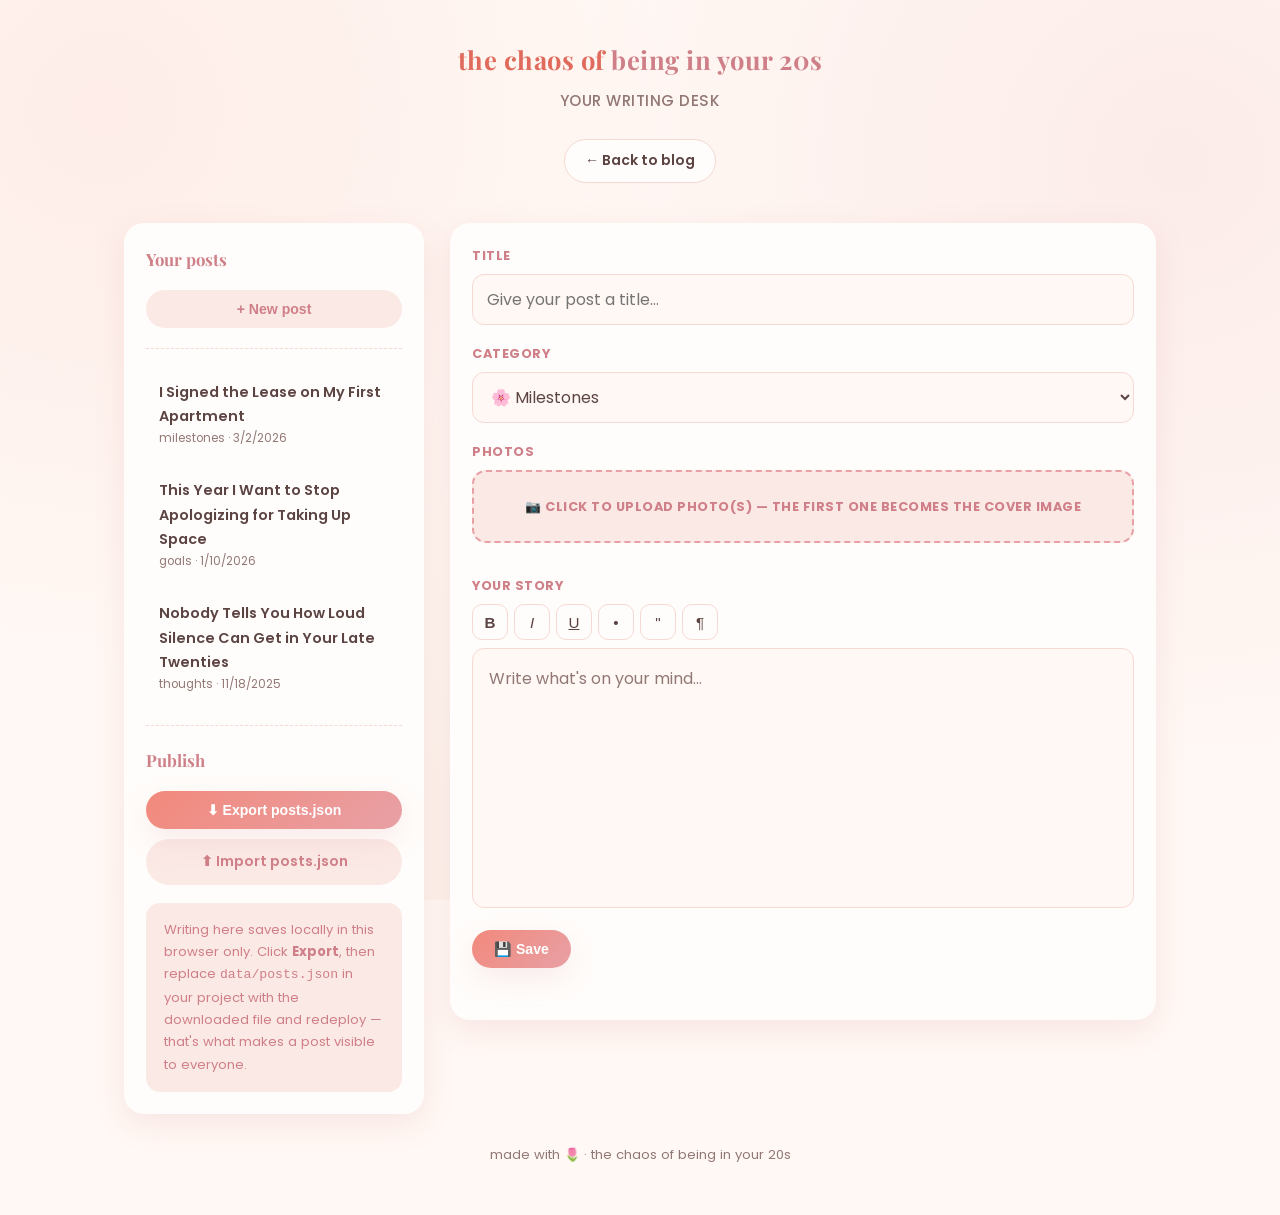
==== editor.html @ eb4d6c19 "Initial commit: the chaos of being in your 20s blog Static blog with a rosé/coral aesthetic, milesto" ====
<!DOCTYPE html>
<html lang="en">
<head>
<meta charset="UTF-8">
<meta name="viewport" content="width=device-width, initial-scale=1.0">
<title>Write · the chaos of being in your 20s</title>
<link rel="icon" href="data:image/svg+xml,<svg xmlns=%22http://www.w3.org/2000/svg%22 viewBox=%220 0 100 100%22><text y=%22.9em%22 font-size=%2290%22>✍️</text></svg>">
<link rel="preconnect" href="https://fonts.googleapis.com">
<link href="https://fonts.googleapis.com/css2?family=Playfair+Display:wght@600;700&family=Poppins:wght@400;500;600;700&display=swap" rel="stylesheet">
<link rel="stylesheet" href="css/style.css">
</head>
<body>

<header class="site-header">
  <div class="wrap">
    <h1 class="brand" style="font-size:1.6rem"><a href="index.html">the chaos of <span>being in your 20s</span></a></h1>
    <p class="tagline">your writing desk</p>
    <nav class="main-nav">
      <a class="nav-pill" href="index.html">&larr; Back to blog</a>
    </nav>
  </div>
</header>

<main class="wrap">
  <div class="editor-layout">

    <aside class="panel">
      <h2>Your posts</h2>
      <button class="btn btn-secondary btn-block" id="new-post-btn">+ New post</button>
      <hr class="divider">
      <div id="post-list"></div>

      <hr class="divider">
      <h2>Publish</h2>
      <button class="btn btn-primary btn-block" id="export-btn">⬇ Export posts.json</button>
      <label class="btn btn-secondary btn-block" style="text-align:center;margin-top:10px;display:block;cursor:pointer;">
        ⬆ Import posts.json
        <input type="file" id="import-input" accept="application/json" style="display:none">
      </label>
      <div class="hint-box">
        Writing here saves locally in this browser only. Click <strong>Export</strong>, then replace <code>data/posts.json</code>
        in your project with the downloaded file and redeploy — that's what makes a post visible to everyone.
      </div>
    </aside>

    <section class="panel">
      <div class="field">
        <label for="f-title">Title</label>
        <input type="text" id="f-title" placeholder="Give your post a title...">
      </div>

      <div class="field">
        <label for="f-category">Category</label>
        <select id="f-category">
          <option value="milestones">🌸 Milestones</option>
          <option value="goals">🎯 Goals</option>
          <option value="thoughts">💭 Thoughts</option>
        </select>
      </div>

      <div class="field">
        <label>Photos</label>
        <label class="upload-zone" for="f-upload">
          📷 Click to upload photo(s) — the first one becomes the cover image
        </label>
        <input type="file" id="f-upload" accept="image/*" multiple style="display:none">
        <div class="image-previews" id="image-previews"></div>
      </div>

      <div class="field">
        <label>Your story</label>
        <div class="toolbar">
          <button type="button" data-cmd="bold" title="Bold"><strong>B</strong></button>
          <button type="button" data-cmd="italic" title="Italic"><em>I</em></button>
          <button type="button" data-cmd="underline" title="Underline"><u>U</u></button>
          <button type="button" data-cmd="insertUnorderedList" title="Bullet list">•</button>
          <button type="button" data-cmd="formatBlock" data-value="blockquote" title="Quote">"</button>
          <button type="button" data-cmd="formatBlock" data-value="p" title="Paragraph">¶</button>
        </div>
        <div class="rich-editor" id="f-content" contenteditable="true" data-placeholder="Write what's on your mind..."></div>
      </div>

      <div class="action-row">
        <button class="btn btn-primary" id="save-btn">💾 Save</button>
        <button class="btn btn-danger" id="delete-btn" style="display:none">Delete post</button>
      </div>
      <div class="status-msg" id="status-msg"></div>
    </section>

  </div>
</main>

<footer>made with 🌷 &middot; the chaos of being in your 20s</footer>

<script src="js/db.js"></script>
<script src="js/editor.js"></script>
</body>
</html>
---- css/style.css ----
/* ---------- the chaos of being in your 20s ---------- */

:root {
  --cream: #fff8f4;
  --blush: #fbe9e5;
  --blush-deep: #f6d9d3;
  --rose: #e8a0a5;
  --rose-dark: #cf7f87;
  --coral: #f2897c;
  --coral-dark: #e06b5c;
  --gold: #d9a679;
  --text: #5c4443;
  --text-light: #927875;
  --white: #fffdfb;
  --shadow: 0 10px 30px rgba(207, 127, 135, 0.15);
  --radius: 20px;
}

* { box-sizing: border-box; }

html, body {
  margin: 0;
  padding: 0;
}

body {
  font-family: 'Poppins', 'Segoe UI', sans-serif;
  background: var(--cream);
  color: var(--text);
  line-height: 1.7;
  min-height: 100vh;
  background-image:
    radial-gradient(circle at 8% 12%, rgba(242, 137, 124, 0.10) 0, transparent 40%),
    radial-gradient(circle at 92% 18%, rgba(232, 160, 165, 0.14) 0, transparent 45%),
    radial-gradient(circle at 50% 100%, rgba(217, 166, 121, 0.10) 0, transparent 50%);
  background-attachment: fixed;
}

h1, h2, h3, .brand {
  font-family: 'Playfair Display', 'Georgia', serif;
}

a { color: inherit; text-decoration: none; }

img { max-width: 100%; display: block; }

/* ---------- layout ---------- */

.wrap {
  max-width: 1080px;
  margin: 0 auto;
  padding: 0 24px;
}

/* ---------- header ---------- */

header.site-header {
  padding: 38px 0 20px;
  text-align: center;
}

.brand {
  font-size: clamp(2.1rem, 5vw, 3rem);
  font-weight: 700;
  color: var(--coral-dark);
  letter-spacing: 0.5px;
  margin: 0;
}

.brand span {
  color: var(--rose-dark);
}

.tagline {
  color: var(--text-light);
  font-size: 0.95rem;
  margin-top: 6px;
  letter-spacing: 0.5px;
  text-transform: uppercase;
  font-weight: 500;
}

nav.main-nav {
  margin-top: 26px;
  display: flex;
  justify-content: center;
  align-items: center;
  gap: 10px;
  flex-wrap: wrap;
}

.nav-pill {
  padding: 9px 20px;
  border-radius: 999px;
  background: var(--white);
  color: var(--text);
  font-size: 0.88rem;
  font-weight: 600;
  border: 1.5px solid var(--blush-deep);
  cursor: pointer;
  transition: all 0.2s ease;
}

.nav-pill:hover {
  border-color: var(--coral);
  color: var(--coral-dark);
}

.nav-pill.active {
  background: linear-gradient(135deg, var(--coral), var(--rose));
  border-color: transparent;
  color: #fff;
  box-shadow: var(--shadow);
}

.nav-pill.write {
  background: var(--text);
  color: var(--white);
  border-color: var(--text);
}

/* ---------- post grid ---------- */

main { padding: 30px 0 80px; }

.post-grid {
  display: grid;
  grid-template-columns: repeat(auto-fill, minmax(280px, 1fr));
  gap: 28px;
  margin-top: 30px;
}

.card {
  background: var(--white);
  border-radius: var(--radius);
  overflow: hidden;
  box-shadow: var(--shadow);
  display: flex;
  flex-direction: column;
  transition: transform 0.25s ease, box-shadow 0.25s ease;
}

.card:hover {
  transform: translateY(-6px);
  box-shadow: 0 18px 40px rgba(207, 127, 135, 0.24);
}

.card-media {
  height: 190px;
  width: 100%;
  object-fit: cover;
  background: linear-gradient(135deg, var(--rose), var(--coral));
  display: flex;
  align-items: center;
  justify-content: center;
  font-size: 2.6rem;
}

.card-body {
  padding: 22px 22px 26px;
  display: flex;
  flex-direction: column;
  gap: 10px;
  flex: 1;
}

.badge {
  align-self: flex-start;
  font-size: 0.7rem;
  font-weight: 700;
  letter-spacing: 0.8px;
  text-transform: uppercase;
  padding: 5px 12px;
  border-radius: 999px;
  color: #fff;
}

.badge.milestones { background: var(--rose-dark); }
.badge.goals { background: var(--coral-dark); }
.badge.thoughts { background: var(--gold); }

.card h3 {
  margin: 0;
  font-size: 1.25rem;
  color: var(--text);
}

.card .excerpt {
  color: var(--text-light);
  font-size: 0.92rem;
  flex: 1;
}

.card .meta {
  font-size: 0.78rem;
  color: var(--text-light);
  border-top: 1px dashed var(--blush-deep);
  padding-top: 10px;
  margin-top: 4px;
}

.empty-state {
  text-align: center;
  padding: 70px 20px;
  color: var(--text-light);
}

.empty-state .big-emoji {
  font-size: 3rem;
  margin-bottom: 14px;
}

/* ---------- single post ---------- */

.post-page {
  max-width: 720px;
  margin: 0 auto;
  background: var(--white);
  border-radius: var(--radius);
  box-shadow: var(--shadow);
  padding: 44px;
  margin-top: 10px;
}

.post-page .cover {
  width: 100%;
  border-radius: 14px;
  margin-bottom: 26px;
  max-height: 420px;
  object-fit: cover;
}

.post-page h1 {
  font-size: 2.1rem;
  margin: 6px 0 10px;
  color: var(--text);
}

.post-page .meta {
  color: var(--text-light);
  font-size: 0.85rem;
  margin-bottom: 24px;
}

.post-content {
  font-size: 1.05rem;
  color: var(--text);
}

.post-content p { margin: 0 0 18px; }
.post-content blockquote {
  border-left: 3px solid var(--coral);
  margin: 20px 0;
  padding: 4px 20px;
  color: var(--rose-dark);
  font-style: italic;
  background: var(--blush);
  border-radius: 0 10px 10px 0;
}

.gallery {
  display: grid;
  grid-template-columns: repeat(auto-fit, minmax(140px, 1fr));
  gap: 10px;
  margin: 24px 0;
}

.gallery img {
  border-radius: 12px;
  height: 140px;
  width: 100%;
  object-fit: cover;
}

.back-link {
  display: inline-block;
  margin-bottom: 20px;
  color: var(--coral-dark);
  font-weight: 600;
  font-size: 0.9rem;
}

/* ---------- editor ---------- */

.editor-layout {
  display: grid;
  grid-template-columns: 300px 1fr;
  gap: 26px;
  align-items: start;
  margin-top: 20px;
}

@media (max-width: 800px) {
  .editor-layout { grid-template-columns: 1fr; }
}

.panel {
  background: var(--white);
  border-radius: var(--radius);
  box-shadow: var(--shadow);
  padding: 22px;
}

.panel h2 {
  font-size: 1.05rem;
  margin: 0 0 16px;
  color: var(--rose-dark);
}

.post-list-item {
  padding: 10px 12px;
  border-radius: 12px;
  margin-bottom: 8px;
  cursor: pointer;
  border: 1.5px solid transparent;
  transition: all 0.15s ease;
}

.post-list-item:hover { background: var(--blush); }
.post-list-item.active { border-color: var(--coral); background: var(--blush); }

.post-list-item .title { font-weight: 600; font-size: 0.9rem; }
.post-list-item .sub { font-size: 0.72rem; color: var(--text-light); }

.btn {
  border: none;
  border-radius: 999px;
  padding: 11px 22px;
  font-weight: 600;
  font-size: 0.88rem;
  cursor: pointer;
  transition: all 0.2s ease;
}

.btn-primary {
  background: linear-gradient(135deg, var(--coral), var(--rose));
  color: #fff;
  box-shadow: var(--shadow);
}
.btn-primary:hover { filter: brightness(1.05); transform: translateY(-1px); }

.btn-secondary {
  background: var(--blush);
  color: var(--rose-dark);
}
.btn-secondary:hover { background: var(--blush-deep); }

.btn-danger {
  background: transparent;
  color: var(--coral-dark);
  border: 1.5px solid var(--coral);
}
.btn-danger:hover { background: #fdeceb; }

.btn-block { width: 100%; }

.field { margin-bottom: 18px; }

.field label {
  display: block;
  font-size: 0.8rem;
  font-weight: 700;
  color: var(--rose-dark);
  text-transform: uppercase;
  letter-spacing: 0.5px;
  margin-bottom: 7px;
}

.field input[type="text"],
.field select {
  width: 100%;
  padding: 12px 14px;
  border-radius: 12px;
  border: 1.5px solid var(--blush-deep);
  background: var(--cream);
  font-family: inherit;
  font-size: 1rem;
  color: var(--text);
}

.field input[type="text"]:focus,
.field select:focus,
.rich-editor:focus {
  outline: none;
  border-color: var(--coral);
}

.toolbar {
  display: flex;
  gap: 6px;
  margin-bottom: 8px;
  flex-wrap: wrap;
}

.toolbar button {
  width: 36px;
  height: 36px;
  border-radius: 10px;
  border: 1.5px solid var(--blush-deep);
  background: var(--white);
  cursor: pointer;
  font-size: 0.95rem;
  color: var(--text);
}

.toolbar button:hover { background: var(--blush); border-color: var(--coral); }

.rich-editor {
  min-height: 260px;
  padding: 16px;
  border-radius: 12px;
  border: 1.5px solid var(--blush-deep);
  background: var(--cream);
  font-size: 1rem;
  line-height: 1.7;
}

.rich-editor:empty:before {
  content: attr(data-placeholder);
  color: var(--text-light);
}

.upload-zone {
  border: 2px dashed var(--rose);
  border-radius: 14px;
  padding: 24px;
  text-align: center;
  color: var(--text-light);
  cursor: pointer;
  background: var(--blush);
  font-size: 0.88rem;
}

.upload-zone:hover { background: var(--blush-deep); }

.image-previews {
  display: grid;
  grid-template-columns: repeat(auto-fill, minmax(90px, 1fr));
  gap: 10px;
  margin-top: 14px;
}

.image-previews .thumb {
  position: relative;
  border-radius: 10px;
  overflow: hidden;
  height: 90px;
}

.image-previews .thumb img {
  width: 100%;
  height: 100%;
  object-fit: cover;
}

.image-previews .thumb button {
  position: absolute;
  top: 4px;
  right: 4px;
  width: 22px;
  height: 22px;
  border-radius: 50%;
  border: none;
  background: rgba(0,0,0,0.55);
  color: #fff;
  font-size: 0.75rem;
  cursor: pointer;
  line-height: 1;
}

.action-row {
  display: flex;
  gap: 10px;
  margin-top: 22px;
  flex-wrap: wrap;
}

.status-msg {
  margin-top: 14px;
  font-size: 0.85rem;
  color: var(--rose-dark);
  font-weight: 600;
  min-height: 1.2em;
}

.divider {
  border: none;
  border-top: 1px dashed var(--blush-deep);
  margin: 20px 0;
}

.hint-box {
  background: var(--blush);
  border-radius: 14px;
  padding: 16px 18px;
  font-size: 0.82rem;
  color: var(--rose-dark);
  margin-top: 18px;
}

footer {
  text-align: center;
  padding: 30px 20px 50px;
  color: var(--text-light);
  font-size: 0.82rem;
}
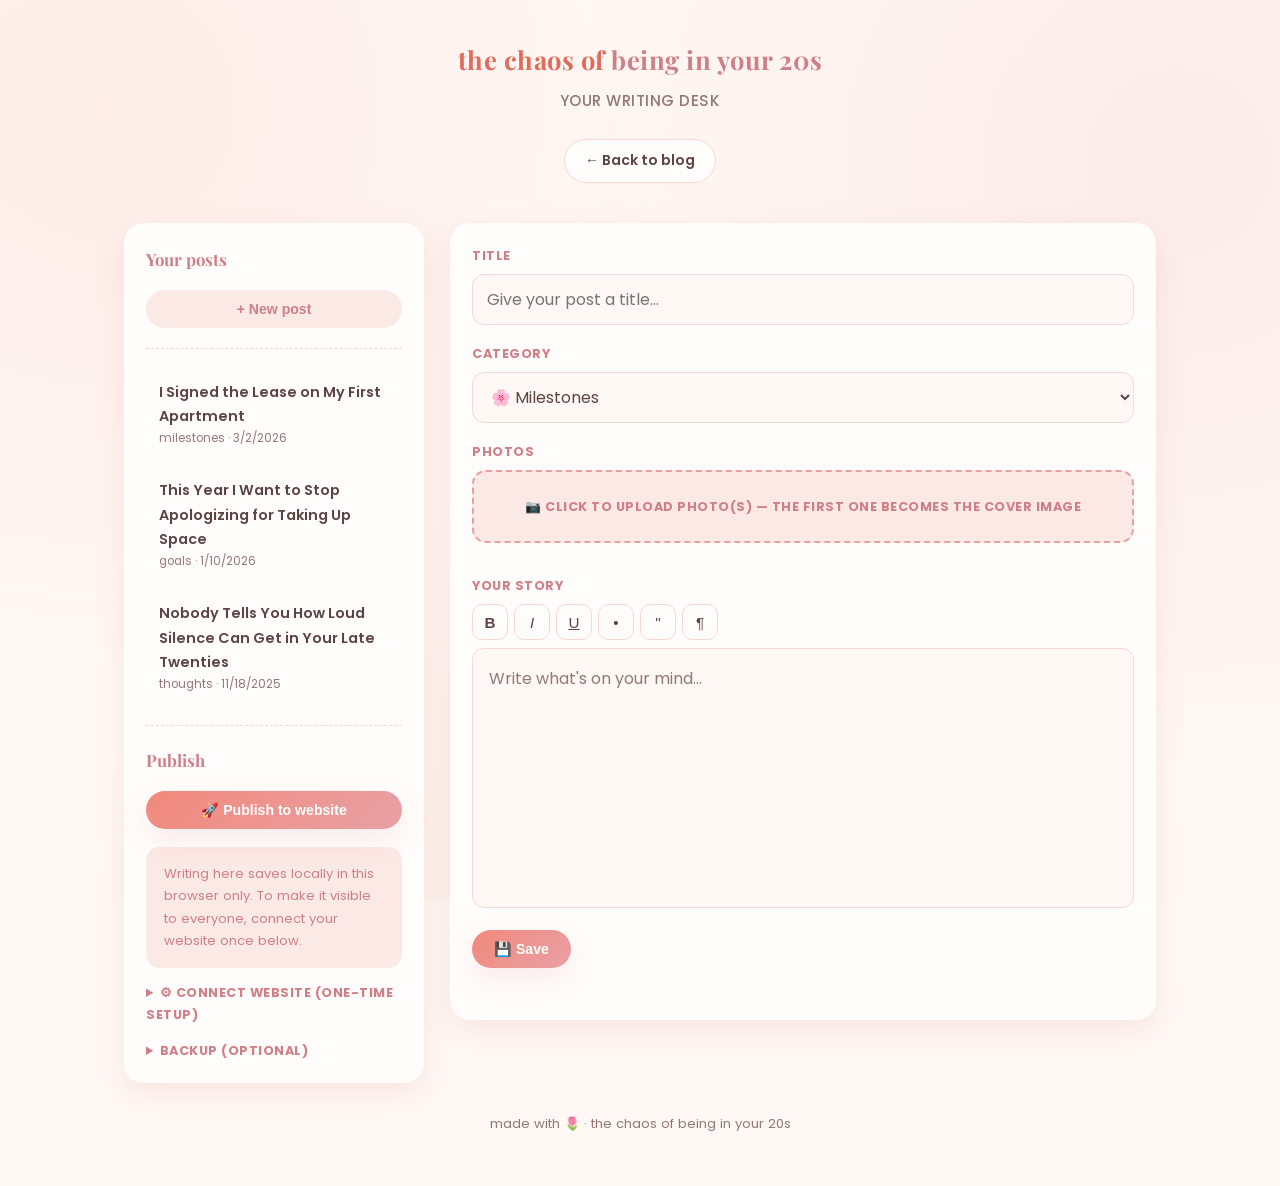
==== commit d67f818b: "Add direct publish-from-editor flow via GitHub API Lets the author connect once with a personal acce" ====
--- a/editor.html
+++ b/editor.html
@@ -32,15 +32,39 @@
 
       <hr class="divider">
       <h2>Publish</h2>
-      <button class="btn btn-primary btn-block" id="export-btn">⬇ Export posts.json</button>
-      <label class="btn btn-secondary btn-block" style="text-align:center;margin-top:10px;display:block;cursor:pointer;">
-        ⬆ Import posts.json
-        <input type="file" id="import-input" accept="application/json" style="display:none">
-      </label>
-      <div class="hint-box">
-        Writing here saves locally in this browser only. Click <strong>Export</strong>, then replace <code>data/posts.json</code>
-        in your project with the downloaded file and redeploy — that's what makes a post visible to everyone.
+      <button class="btn btn-primary btn-block" id="publish-btn">🚀 Publish to website</button>
+      <div class="hint-box" id="connect-hint">
+        Writing here saves locally in this browser only. To make it visible to everyone, connect your website once below.
       </div>
+
+      <details style="margin-top:14px">
+        <summary style="cursor:pointer;font-size:0.8rem;font-weight:700;color:var(--rose-dark);text-transform:uppercase;letter-spacing:0.5px;">⚙ Connect website (one-time setup)</summary>
+        <div style="margin-top:12px">
+          <div class="field">
+            <label for="f-token">GitHub access token</label>
+            <input type="password" id="f-token" placeholder="paste your token here">
+          </div>
+          <button class="btn btn-secondary btn-block" id="save-token-btn">Save connection</button>
+          <div class="hint-box">
+            <strong>One-time only:</strong> go to
+            <a href="https://github.com/settings/personal-access-tokens/new" target="_blank" rel="noopener">github.com/settings/personal-access-tokens/new</a>,
+            sign in as <code>justagirl1</code>, choose <em>"Only select repositories"</em> → <code>chaos-of-your-20s</code>,
+            then under <em>Permissions → Repository permissions → Contents</em> select <strong>Read and write</strong>. Generate it, copy it, and paste it above.
+            This token is stored only in this browser and is never sent to anyone but GitHub.
+          </div>
+        </div>
+      </details>
+
+      <details style="margin-top:14px">
+        <summary style="cursor:pointer;font-size:0.8rem;font-weight:700;color:var(--rose-dark);text-transform:uppercase;letter-spacing:0.5px;">Backup (optional)</summary>
+        <div style="margin-top:12px">
+          <button class="btn btn-secondary btn-block" id="export-btn">⬇ Export posts.json</button>
+          <label class="btn btn-secondary btn-block" style="text-align:center;margin-top:10px;display:block;cursor:pointer;">
+            ⬆ Import posts.json
+            <input type="file" id="import-input" accept="application/json" style="display:none">
+          </label>
+        </div>
+      </details>
     </aside>
 
     <section class="panel">
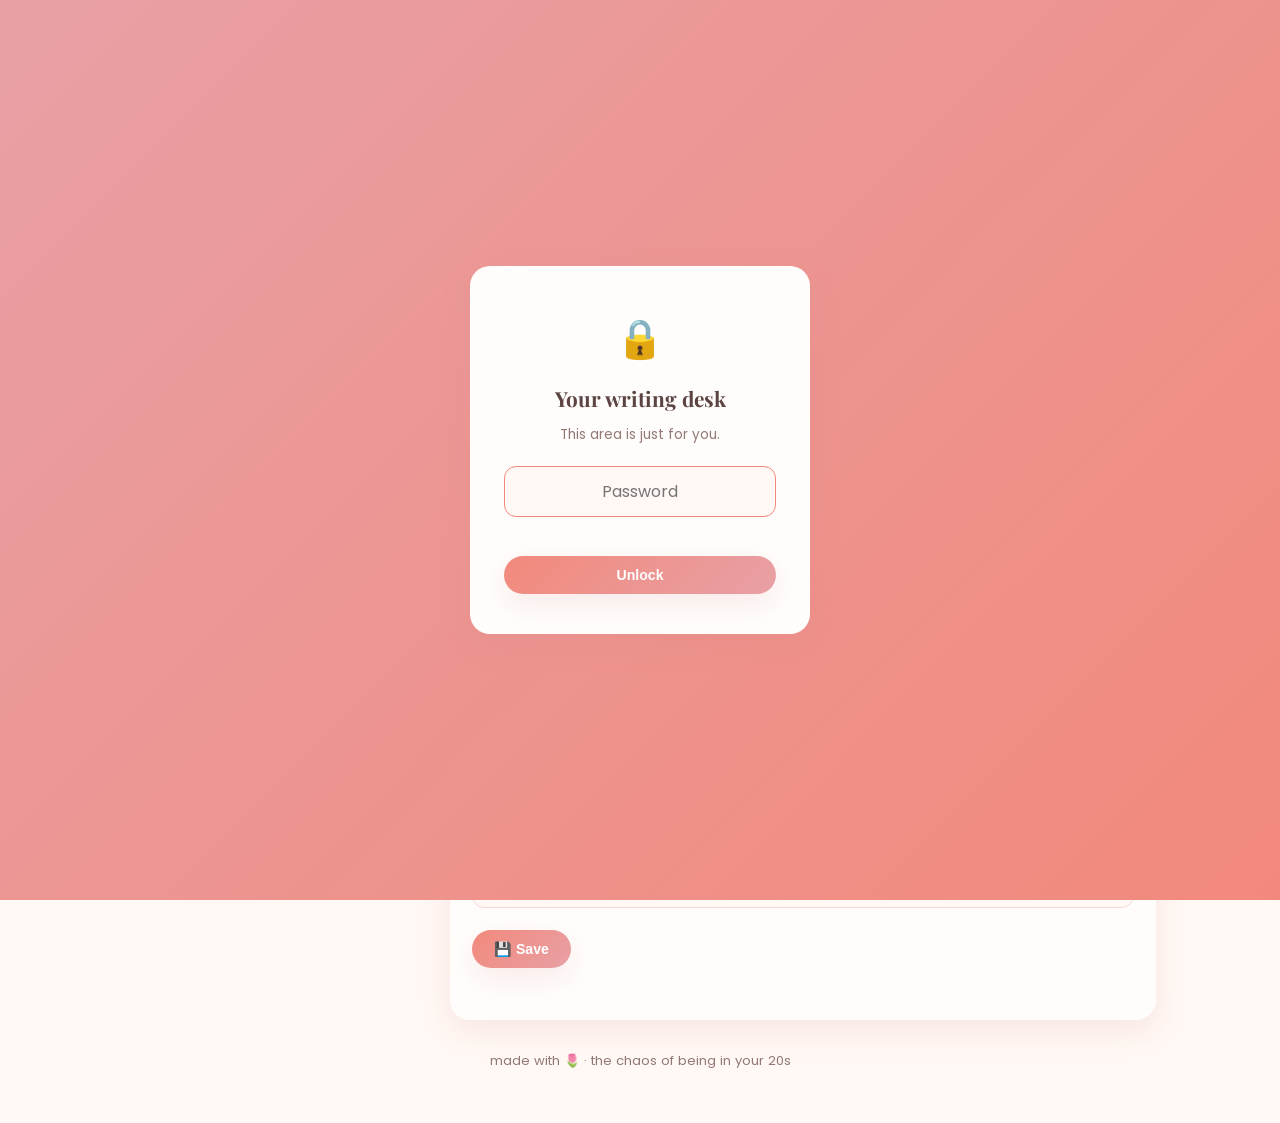
==== commit 0066f8f1: "Add password-protected editor and blog comments - Editor now sits behind a client-side password gate" ====
--- a/editor.html
+++ b/editor.html
@@ -4,12 +4,24 @@
 <meta charset="UTF-8">
 <meta name="viewport" content="width=device-width, initial-scale=1.0">
 <title>Write · the chaos of being in your 20s</title>
+<meta name="robots" content="noindex, nofollow">
 <link rel="icon" href="data:image/svg+xml,<svg xmlns=%22http://www.w3.org/2000/svg%22 viewBox=%220 0 100 100%22><text y=%22.9em%22 font-size=%2290%22>✍️</text></svg>">
 <link rel="preconnect" href="https://fonts.googleapis.com">
 <link href="https://fonts.googleapis.com/css2?family=Playfair+Display:wght@600;700&family=Poppins:wght@400;500;600;700&display=swap" rel="stylesheet">
 <link rel="stylesheet" href="css/style.css">
 </head>
 <body>
+
+<div class="gate-overlay" id="gate-overlay">
+  <div class="gate-box">
+    <div class="big-emoji">🔒</div>
+    <h2>Your writing desk</h2>
+    <p>This area is just for you.</p>
+    <input type="password" id="gate-password" placeholder="Password">
+    <div class="gate-error" id="gate-error"></div>
+    <button class="btn btn-primary btn-block" id="gate-unlock-btn">Unlock</button>
+  </div>
+</div>
 
 <header class="site-header">
   <div class="wrap">
@@ -116,6 +128,7 @@
 
 <footer>made with 🌷 &middot; the chaos of being in your 20s</footer>
 
+<script src="js/gate.js"></script>
 <script src="js/db.js"></script>
 <script src="js/editor.js"></script>
 </body>
--- a/css/style.css
+++ b/css/style.css
@@ -504,3 +504,69 @@
   color: var(--text-light);
   font-size: 0.82rem;
 }
+
+/* ---------- editor password gate ---------- */
+
+.gate-overlay {
+  position: fixed;
+  inset: 0;
+  background: linear-gradient(135deg, var(--rose), var(--coral));
+  z-index: 999;
+  display: flex;
+  align-items: center;
+  justify-content: center;
+  padding: 20px;
+}
+
+.gate-box {
+  background: var(--white);
+  border-radius: var(--radius);
+  box-shadow: var(--shadow);
+  padding: 40px 34px;
+  max-width: 340px;
+  width: 100%;
+  text-align: center;
+}
+
+.gate-box .big-emoji {
+  font-size: 2.4rem;
+  margin-bottom: 10px;
+}
+
+.gate-box h2 {
+  margin: 0 0 6px;
+  color: var(--text);
+  font-size: 1.3rem;
+}
+
+.gate-box p {
+  color: var(--text-light);
+  font-size: 0.85rem;
+  margin: 0 0 20px;
+}
+
+.gate-box input {
+  width: 100%;
+  padding: 12px 14px;
+  border-radius: 12px;
+  border: 1.5px solid var(--blush-deep);
+  background: var(--cream);
+  font-family: inherit;
+  font-size: 1rem;
+  color: var(--text);
+  margin-bottom: 14px;
+  text-align: center;
+}
+
+.gate-box input:focus {
+  outline: none;
+  border-color: var(--coral);
+}
+
+.gate-error {
+  color: var(--coral-dark);
+  font-size: 0.8rem;
+  font-weight: 600;
+  min-height: 1.2em;
+  margin-bottom: 10px;
+}
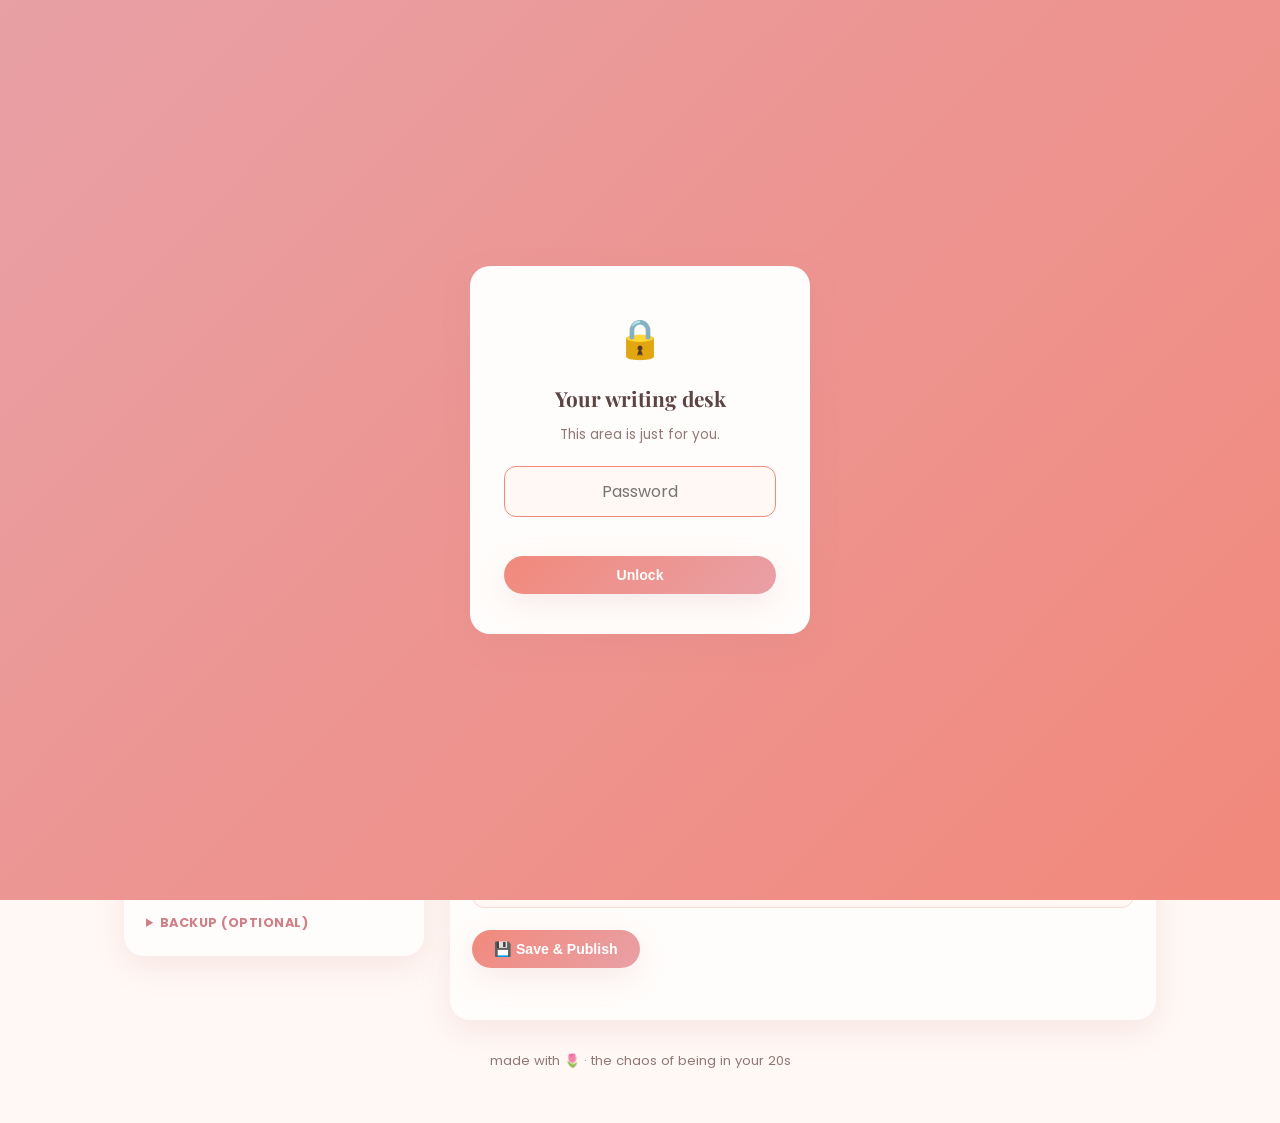
==== commit 4dbb59c8: "Make Save and Delete publish automatically when connected Previously Save/Delete only touched local " ====
--- a/editor.html
+++ b/editor.html
@@ -44,9 +44,9 @@
 
       <hr class="divider">
       <h2>Publish</h2>
-      <button class="btn btn-primary btn-block" id="publish-btn">🚀 Publish to website</button>
+      <button class="btn btn-secondary btn-block" id="publish-btn">🔄 Re-publish now</button>
       <div class="hint-box" id="connect-hint">
-        Writing here saves locally in this browser only. To make it visible to everyone, connect your website once below.
+        Writing here saves locally in this browser only. To make it visible to everyone, connect your website once below — after that, every „Save & Publish" goes live automatically.
       </div>
 
       <details style="margin-top:14px">
@@ -117,7 +117,7 @@
       </div>
 
       <div class="action-row">
-        <button class="btn btn-primary" id="save-btn">💾 Save</button>
+        <button class="btn btn-primary" id="save-btn">💾 Save &amp; Publish</button>
         <button class="btn btn-danger" id="delete-btn" style="display:none">Delete post</button>
       </div>
       <div class="status-msg" id="status-msg"></div>
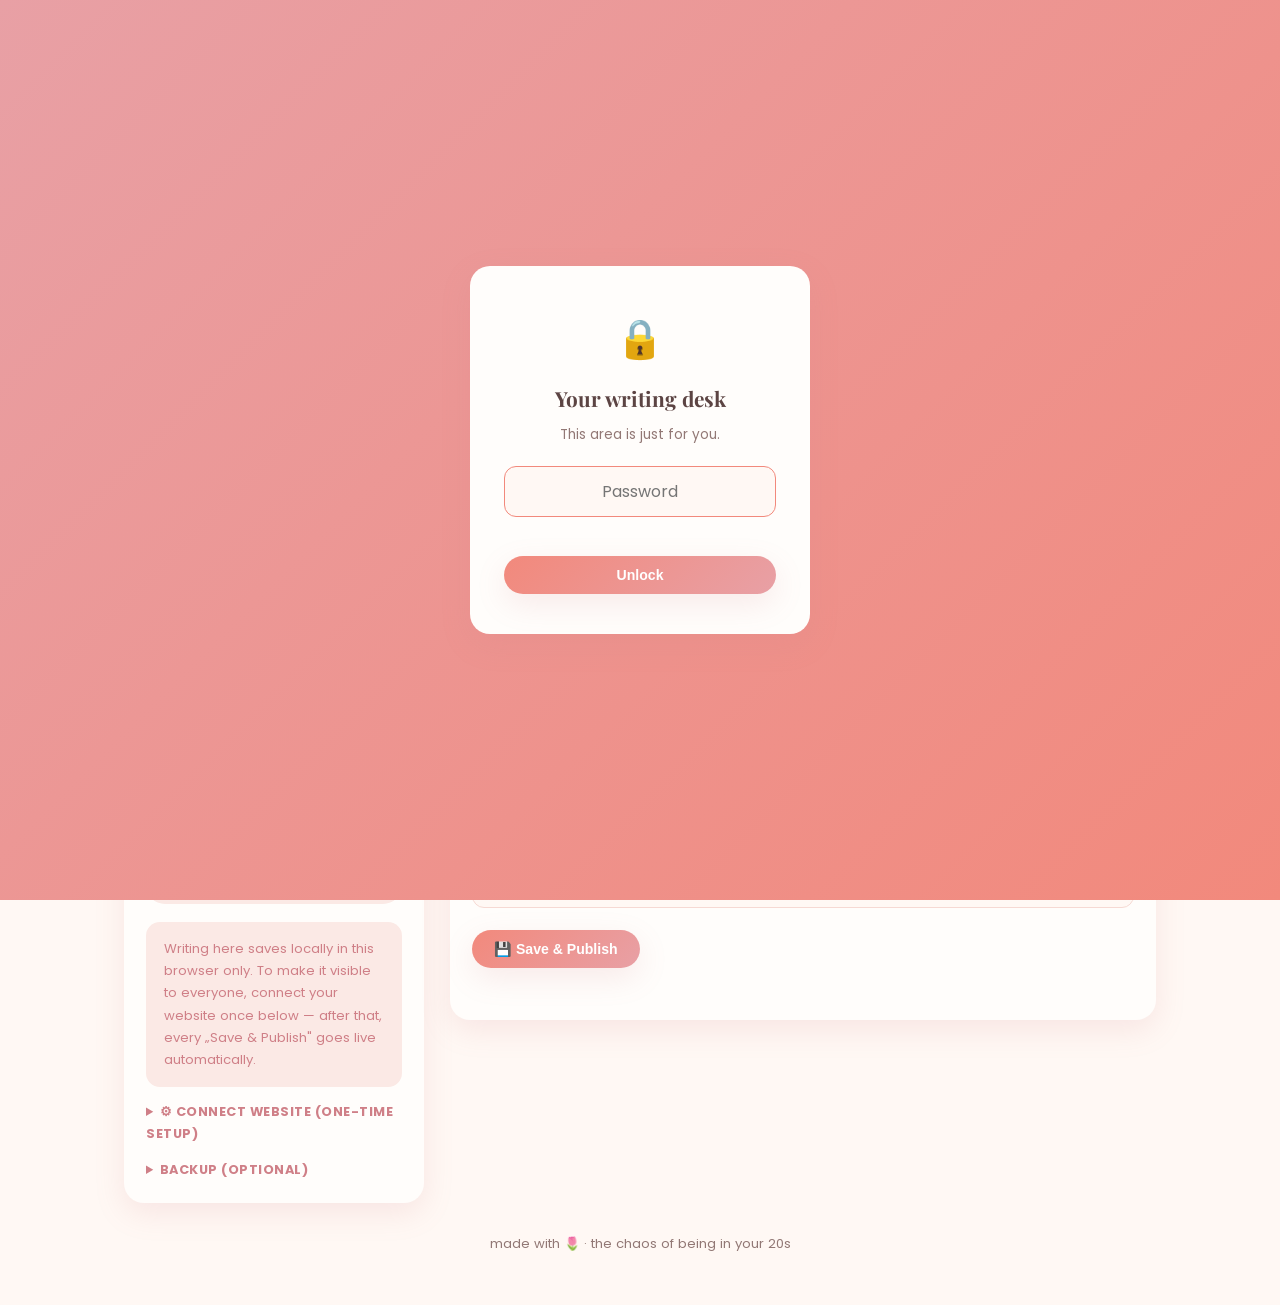
==== commit ef8d5099: "Cache-bust CSS/JS asset URLs with a version query param GitHub Pages serves js/ and css/ with a 10-m" ====
--- a/editor.html
+++ b/editor.html
@@ -8,7 +8,7 @@
 <link rel="icon" href="data:image/svg+xml,<svg xmlns=%22http://www.w3.org/2000/svg%22 viewBox=%220 0 100 100%22><text y=%22.9em%22 font-size=%2290%22>✍️</text></svg>">
 <link rel="preconnect" href="https://fonts.googleapis.com">
 <link href="https://fonts.googleapis.com/css2?family=Playfair+Display:wght@600;700&family=Poppins:wght@400;500;600;700&display=swap" rel="stylesheet">
-<link rel="stylesheet" href="css/style.css">
+<link rel="stylesheet" href="css/style.css?v=3">
 </head>
 <body>
 
@@ -128,8 +128,8 @@
 
 <footer>made with 🌷 &middot; the chaos of being in your 20s</footer>
 
-<script src="js/gate.js"></script>
-<script src="js/db.js"></script>
-<script src="js/editor.js"></script>
+<script src="js/gate.js?v=3"></script>
+<script src="js/db.js?v=3"></script>
+<script src="js/editor.js?v=3"></script>
 </body>
 </html>
